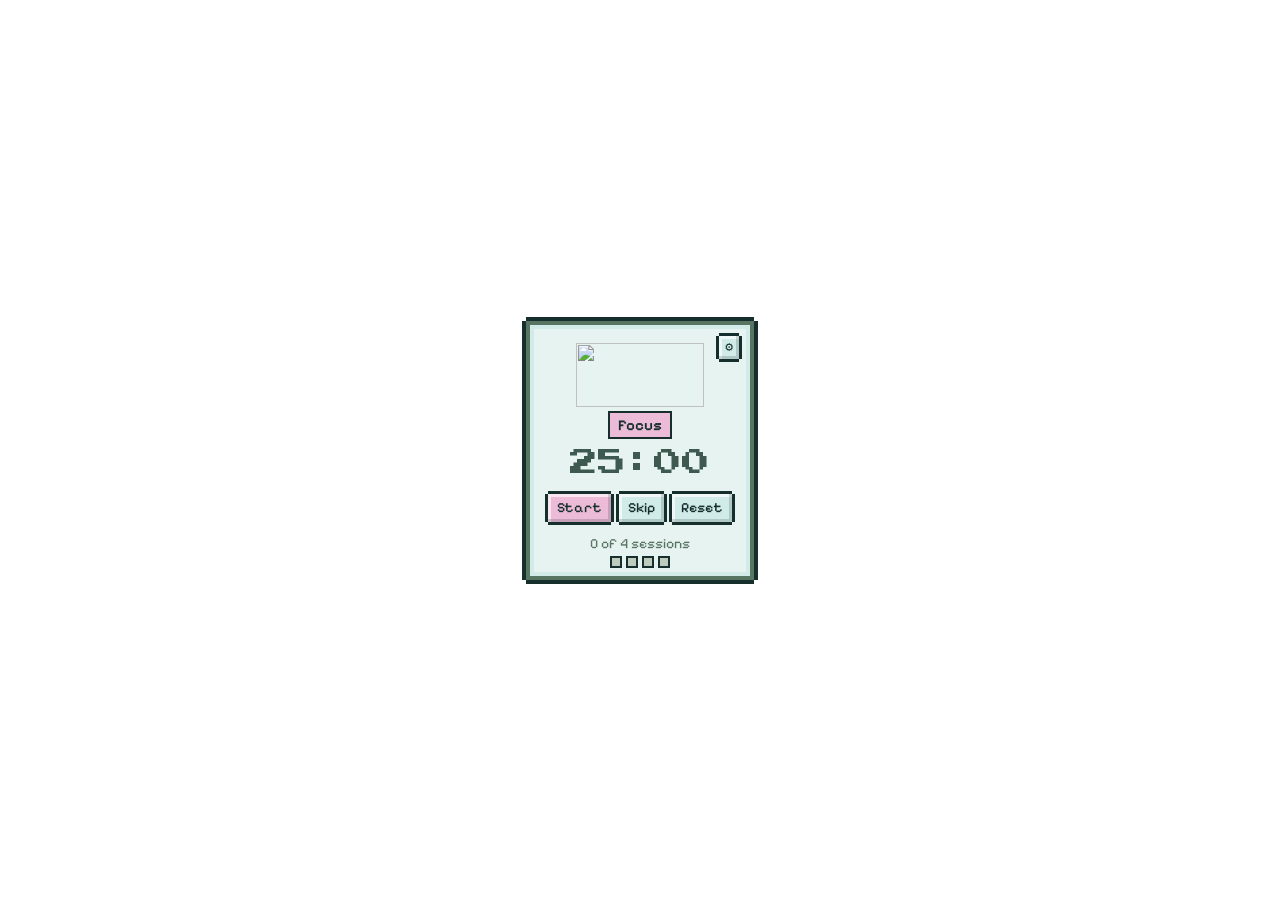
==== index.html @ 8fefd94c "Add files via upload" ====
<!DOCTYPE html>
<html lang="en">
<head>
<meta charset="utf-8">
<meta name="viewport" content="width=device-width, initial-scale=1">
<title>Cat Pomodoro</title>
<link rel="preconnect" href="https://fonts.googleapis.com">
<link rel="preconnect" href="https://fonts.gstatic.com" crossorigin>
<link href="https://fonts.googleapis.com/css2?family=Press+Start+2P&family=Pixelify+Sans:wght@400;500;600&display=swap" rel="stylesheet">
<link rel="stylesheet" href="theme.css">
<script>
  /* Keeps the page see-through inside Notion. If your Notion is in dark mode, add ?dark to the embed link */
  if (/[?&]dark\b/.test(location.search)) document.documentElement.style.colorScheme = "dark";
</script>
<style>
  .widget { width:100%; max-width:228px; padding:18px 12px 14px; display:flex; flex-direction:column; align-items:center; gap:6px; text-align:center; }
  .gear { position:absolute; top:12px; right:12px; padding:5px 6px; font-size:13px; }
  .cat { position:relative; width:128px; aspect-ratio:2 / 1; margin-top:4px; }
  .cat img { position:absolute; inset:0; width:100%; height:100%; object-fit:contain; image-rendering:auto; }
  .hidden { visibility:hidden; }
  .mode { font-size:15px; font-weight:600; padding:3px 8px; background:var(--mode); box-shadow:0 0 0 2px var(--ink); }
  .time { font-family:var(--title); font-size:28px; line-height:1; margin:6px 0 2px; color:var(--forest); }
  .row { display:flex; gap:2px; margin-top:6px; }
  .row .px-btn { padding:7px 9px; font-size:14px; }
  .progress { font-size:14px; color:var(--moss); margin-top:4px; }
  .px-dots { max-width:190px; }

  .settings { display:none; width:100%; flex-direction:column; gap:10px; padding-top:18px; text-align:left; }
  .settings.open { display:flex; }
  .settings.open ~ .timer-view { display:none; }
  .settings h2 { font-family:var(--title); font-size:11px; font-weight:400; color:var(--forest); }
  .field { display:flex; align-items:center; justify-content:space-between; gap:8px; font-size:15px; }
  .field small { display:block; color:var(--moss); font-size:12px; }
  .field input { width:58px; font-family:var(--pixel); font-size:15px; text-align:center; color:var(--ink);
                 background:var(--pale); border:0; padding:4px; box-shadow:0 0 0 2px var(--ink), inset 2px 2px 0 rgba(22,47,44,.15); }
  .field input:focus-visible { outline:3px dashed var(--glow); outline-offset:3px; }
  .settings .row { justify-content:flex-end; }
  .timer-view { display:flex; flex-direction:column; align-items:center; gap:6px; }
</style>
</head>
<body>
<div class="widget px-card" id="w" style="--mode:var(--pink)">
  <button class="gear px-btn" id="gear" aria-label="Timer settings" title="Settings">⚙</button>

  <form class="settings" id="settings" onsubmit="return false">
    <h2>Timer settings</h2>
    <label class="field">Focus <small>minutes</small><input type="number" id="s-focus" min="1" max="180"></label>
    <label class="field">Short break <small>minutes</small><input type="number" id="s-short" min="1" max="60"></label>
    <label class="field">Long break <small>minutes</small><input type="number" id="s-long" min="1" max="120"></label>
    <label class="field">Long break every <small>sessions</small><input type="number" id="s-every" min="1" max="12"></label>
    <label class="field">Sessions to run <small>0 = keep going</small><input type="number" id="s-total" min="0" max="24"></label>
    <div class="row">
      <button type="button" class="px-btn" id="cancel">Cancel</button>
      <button type="button" class="px-btn primary" id="save">Save</button>
    </div>
  </form>

  <div class="timer-view">
    <div class="cat" aria-hidden="true">
      <img src="cat/fur_white_base.svg" alt="">
      <img id="pawL" src="cat/fur_white_left-up.svg" alt="">
      <img src="cat/face_pilot.svg" alt="">
      <img id="pawR" src="cat/fur_white_right-up.svg" alt="">
    </div>
    <div class="mode" id="mode">Focus</div>
    <div class="time" id="time" role="timer">25:00</div>
    <div class="row">
      <button class="px-btn primary" id="go">Start</button>
      <button class="px-btn" id="skip">Skip</button>
      <button class="px-btn" id="reset">Reset</button>
    </div>
    <div class="progress" id="progress"></div>
    <div class="px-dots" id="dots"></div>
  </div>
</div>
<script>
  const DEFAULTS = { focus:25, short:5, long:15, every:4, total:4 };
  const LABEL = { focus:"Focus", short:"Short break", long:"Long break", done:"All done ♥" };
  const $ = id => document.getElementById(id);

  function load() {
    try { return { ...DEFAULTS, ...JSON.parse(localStorage.getItem("catPomodoro") || "{}") }; }
    catch (e) { return { ...DEFAULTS }; }
  }
  function persist() { try { localStorage.setItem("catPomodoro", JSON.stringify(cfg)); } catch (e) {} }

  let cfg = load();
  let mode = "focus", done = 0, left = cfg.focus * 60, end = null, tick = null, tap = null, flip = false;

  function paint() {
    const m = String(Math.floor(left / 60)).padStart(2, "0"), s = String(left % 60).padStart(2, "0");
    $("time").textContent = mode === "done" ? "Yay!" : `${m}:${s}`;
    $("mode").textContent = LABEL[mode];
    $("w").style.setProperty("--mode", mode === "short" || mode === "long" ? "var(--sky)" : "var(--pink)");
    $("go").textContent = end ? "Pause" : "Start";
    $("go").disabled = $("skip").disabled = mode === "done";

    const count = cfg.total > 0 ? cfg.total : cfg.every;
    const filled = cfg.total > 0 ? done : (done % cfg.every || (done && mode === "long" ? cfg.every : 0));
    $("dots").innerHTML = Array.from({ length: count }, (_, i) => `<span class="${i < filled ? "on" : ""}"></span>`).join("");
    $("progress").textContent = cfg.total > 0 ? `${Math.min(done, cfg.total)} of ${cfg.total} sessions` : `${done} sessions done`;
    document.title = end ? `${m}:${s} ${LABEL[mode]}` : "Cat Pomodoro";
  }

  // The cat taps its paws while a focus session runs and rests with paws up otherwise
  function paws(on) {
    clearInterval(tap);
    $("pawL").classList.remove("hidden"); $("pawR").classList.remove("hidden");
    if (!on || matchMedia("(prefers-reduced-motion: reduce)").matches) return;
    tap = setInterval(() => { flip = !flip; $("pawL").classList.toggle("hidden", flip); $("pawR").classList.toggle("hidden", !flip); }, 350);
  }

  // an 8-bit style two-note chime
  function chime() {
    try {
      const a = new AudioContext();
      [[660, 0], [990, .16]].forEach(([f, t]) => {
        const o = a.createOscillator(), g = a.createGain();
        o.type = "square"; o.frequency.value = f;
        g.gain.setValueAtTime(.08, a.currentTime + t); g.gain.exponentialRampToValueAtTime(.001, a.currentTime + t + .35);
        o.connect(g).connect(a.destination); o.start(a.currentTime + t); o.stop(a.currentTime + t + .4);
      });
    } catch (e) {}
  }

  function stop() { clearInterval(tick); end = null; paws(false); }

  function next() {
    stop();
    if (mode === "focus") {
      done++;
      if (cfg.total > 0 && done >= cfg.total) { mode = "done"; left = 0; paint(); return; }
      mode = done % cfg.every === 0 ? "long" : "short";
    } else mode = "focus";
    left = cfg[mode] * 60; paint();
  }

  function start() {
    end = Date.now() + left * 1000;
    paws(mode === "focus");
    tick = setInterval(() => {
      left = Math.max(0, Math.round((end - Date.now()) / 1000));
      if (left === 0) { chime(); next(); } else paint();
    }, 250);
    paint();
  }

  function reset() { stop(); mode = "focus"; done = 0; left = cfg.focus * 60; paint(); }

  const keys = ["focus", "short", "long", "every", "total"];
  function openSettings(open) {
    $("settings").classList.toggle("open", open);
    if (open) keys.forEach(k => $("s-" + k).value = cfg[k]);
  }
  $("gear").onclick = () => openSettings(!$("settings").classList.contains("open"));
  $("cancel").onclick = () => openSettings(false);
  $("save").onclick = () => {
    keys.forEach(k => {
      const el = $("s-" + k), n = Math.round(Number(el.value));
      cfg[k] = Number.isFinite(n) ? Math.min(Number(el.max), Math.max(Number(el.min), n)) : DEFAULTS[k];
    });
    persist(); openSettings(false); reset();
  };

  $("go").onclick = () => { if (end) { stop(); paint(); } else start(); };
  $("skip").onclick = next;
  $("reset").onclick = reset;
  paint();
</script>
<script>
  /* Shrinks the widget to fit the Notion embed, whatever size the embed is */
  (function () {
    const fit = () => {
      const card = document.querySelector(".px-card");
      if (!card) return;
      card.style.zoom = 1;
      const pad = 16, w = card.offsetWidth + pad, h = card.offsetHeight + pad;
      const s = Math.min(1, innerWidth / w, innerHeight / h);
      card.style.zoom = Math.max(.4, Math.floor(s * 50) / 50);
    };
    addEventListener("resize", fit);
    new ResizeObserver(fit).observe(document.body);
    if (document.fonts) document.fonts.ready.then(fit);
    addEventListener("load", fit);
    fit();
  })();
</script>
</body>
</html>
---- theme.css ----
/* Shared pixel-art theme for all widgets (rainy-window palette). */
:root {
  --ink:#162f2c; --deep:#1f4038; --forest:#3e5a50; --moss:#587463; --sage:#869881; --mist:#bdccbe;
  --sky:#b4e1dd; --pale:#d1ebe8; --paper:#e7f3f0; --glow:#f5d79f; --pink:#ebbbd8; --mauve:#bb99af;
  --lav:#5b5574; --leaf:#73aa69; --wood:#786a5e;
  --pixel:"Pixelify Sans", "Silkscreen", ui-monospace, monospace;
  --title:"Press Start 2P", "Pixelify Sans", ui-monospace, monospace;
}
* { box-sizing:border-box; margin:0; }
html, body { height:100%; }
html, body { background:transparent !important; }
:root { color-scheme:light; }
body {
  font-family:var(--pixel); color:var(--ink);
  -webkit-font-smoothing:none; font-smooth:never;
  display:grid; place-items:center; overflow:hidden; padding:8px; position:relative;
}
img, svg { image-rendering:pixelated; }
svg { shape-rendering:crispEdges; }

/* pixel card: notched ink outline and moss frame */
.px-card {
  position:relative; z-index:1; background:var(--paper);
  box-shadow:
    inset 0 0 0 4px var(--moss), inset 0 0 0 8px var(--pale),
    0 -4px 0 0 var(--ink), 0 4px 0 0 var(--ink), -4px 0 0 0 var(--ink), 4px 0 0 0 var(--ink);
}
/* smaller pixel panel inside a card */
.px-panel {
  background:var(--pale);
  box-shadow:0 -3px 0 0 var(--ink), 0 3px 0 0 var(--ink), -3px 0 0 0 var(--ink), 3px 0 0 0 var(--ink),
             inset -3px -3px 0 0 rgba(22,47,44,.12), inset 3px 3px 0 0 rgba(255,255,255,.6);
}

h1.px-title { font-family:var(--title); font-weight:400; font-size:18px; line-height:1.35; color:var(--forest);
              letter-spacing:1px; }
.px-sub { font-size:15px; color:var(--moss); }

/* pixel buttons */
.px-btn {
  font-family:var(--pixel); font-size:15px; font-weight:500; line-height:1; color:var(--ink);
  background:var(--pale); border:0; padding:7px 12px; cursor:pointer; margin:3px;
  box-shadow:
    0 -3px 0 0 var(--ink), 0 3px 0 0 var(--ink), -3px 0 0 0 var(--ink), 3px 0 0 0 var(--ink),
    inset -3px -3px 0 0 rgba(22,47,44,.18), inset 3px 3px 0 0 rgba(255,255,255,.65);
}
.px-btn:hover { background:var(--glow); }
.px-btn:active, .px-btn[aria-pressed="true"] {
  transform:translate(3px,3px);
  box-shadow:0 -3px 0 0 var(--ink), 0 3px 0 0 var(--ink), -3px 0 0 0 var(--ink), 3px 0 0 0 var(--ink),
             inset 3px 3px 0 0 rgba(22,47,44,.18);
}
.px-btn[aria-pressed="true"] { background:var(--glow); }
.px-btn.primary { background:var(--pink); }
.px-btn.primary:hover { background:var(--glow); }
.px-btn:disabled { opacity:.45; cursor:default; transform:none; }
.px-btn[hidden] { display:none; }
.px-btn:focus-visible, .px-range:focus-visible { outline:3px dashed var(--glow); outline-offset:5px; }

/* pixel sliders */
.px-range { -webkit-appearance:none; appearance:none; width:100%; height:18px; background:transparent; cursor:pointer; }
.px-range::-webkit-slider-runnable-track { height:6px; background:var(--mist); box-shadow:0 0 0 2px var(--ink); }
.px-range::-webkit-slider-thumb { -webkit-appearance:none; width:12px; height:14px; margin-top:-4px; background:var(--pink);
  box-shadow:0 0 0 2px var(--ink), inset -2px -2px 0 rgba(22,47,44,.25); }
.px-range::-moz-range-track { height:6px; background:var(--mist); box-shadow:0 0 0 2px var(--ink); }
.px-range::-moz-range-thumb { width:12px; height:14px; border:0; border-radius:0; background:var(--pink);
  box-shadow:0 0 0 2px var(--ink), inset -2px -2px 0 rgba(22,47,44,.25); }

/* square progress dots */
.px-dots { display:flex; flex-wrap:wrap; justify-content:center; gap:8px; }
.px-dots span { width:8px; height:8px; background:var(--mist); box-shadow:0 0 0 2px var(--ink); }
.px-dots span.on { background:var(--pink); }
.px-dots span.mark:not(.on) { background:var(--glow); }
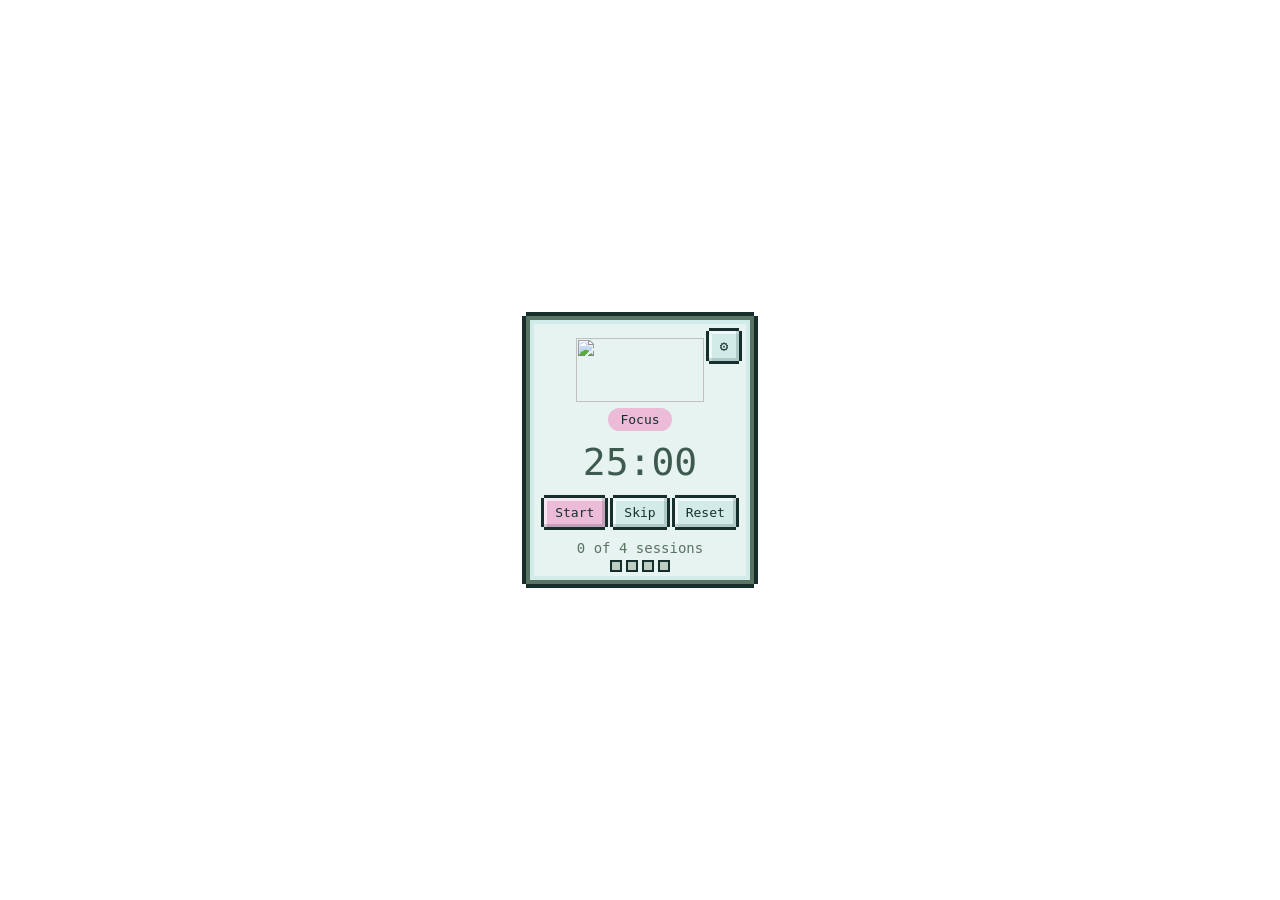
==== commit 4095227f: "Add files via upload" ====
--- a/index.html
+++ b/index.html
@@ -6,7 +6,7 @@
 <title>Cat Pomodoro</title>
 <link rel="preconnect" href="https://fonts.googleapis.com">
 <link rel="preconnect" href="https://fonts.gstatic.com" crossorigin>
-<link href="https://fonts.googleapis.com/css2?family=Press+Start+2P&family=Pixelify+Sans:wght@400;500;600&display=swap" rel="stylesheet">
+<link href="https://fonts.googleapis.com/css2?family=Kiwi+Maru:wght@400;500&family=Zen+Maru+Gothic:wght@400;500;700&display=swap" rel="stylesheet">
 <link rel="stylesheet" href="theme.css">
 <script>
   /* Keeps the page see-through inside Notion. If your Notion is in dark mode, add ?dark to the embed link */
@@ -14,26 +14,26 @@
 </script>
 <style>
   .widget { width:100%; max-width:228px; padding:18px 12px 14px; display:flex; flex-direction:column; align-items:center; gap:6px; text-align:center; }
-  .gear { position:absolute; top:12px; right:12px; padding:5px 6px; font-size:13px; }
+  .gear { position:absolute; top:12px; right:12px; width:30px; height:30px; padding:0; font-size:14px; }
   .cat { position:relative; width:128px; aspect-ratio:2 / 1; margin-top:4px; }
-  .cat img { position:absolute; inset:0; width:100%; height:100%; object-fit:contain; image-rendering:auto; }
+  .cat img { position:absolute; inset:0; width:100%; height:100%; object-fit:contain; }
   .hidden { visibility:hidden; }
-  .mode { font-size:15px; font-weight:600; padding:3px 8px; background:var(--mode); box-shadow:0 0 0 2px var(--ink); }
-  .time { font-family:var(--title); font-size:28px; line-height:1; margin:6px 0 2px; color:var(--forest); }
+  .mode { font-size:13px; font-weight:500; padding:4px 12px; border-radius:999px; background:var(--mode); color:var(--night); }
+  .time { font-family:var(--title); font-size:38px; font-weight:400; line-height:1; margin:6px 0 2px; color:var(--forest); }
   .row { display:flex; gap:2px; margin-top:6px; }
-  .row .px-btn { padding:7px 9px; font-size:14px; }
+  .row .px-btn { padding:8px 11px; font-size:13px; }
   .progress { font-size:14px; color:var(--moss); margin-top:4px; }
   .px-dots { max-width:190px; }
 
   .settings { display:none; width:100%; flex-direction:column; gap:10px; padding-top:18px; text-align:left; }
   .settings.open { display:flex; }
   .settings.open ~ .timer-view { display:none; }
-  .settings h2 { font-family:var(--title); font-size:11px; font-weight:400; color:var(--forest); }
+  .settings h2 { font-family:var(--title); font-size:16px; font-weight:400; color:var(--forest); }
   .field { display:flex; align-items:center; justify-content:space-between; gap:8px; font-size:15px; }
   .field small { display:block; color:var(--moss); font-size:12px; }
   .field input { width:58px; font-family:var(--pixel); font-size:15px; text-align:center; color:var(--ink);
-                 background:var(--pale); border:0; padding:4px; box-shadow:0 0 0 2px var(--ink), inset 2px 2px 0 rgba(22,47,44,.15); }
-  .field input:focus-visible { outline:3px dashed var(--glow); outline-offset:3px; }
+                 background:#fff; border:1px solid var(--line); border-radius:10px; padding:5px; }
+  .field input:focus-visible { outline:2px solid var(--seaglass); outline-offset:2px; }
   .settings .row { justify-content:flex-end; }
   .timer-view { display:flex; flex-direction:column; align-items:center; gap:6px; }
 </style>
@@ -75,7 +75,7 @@
 </div>
 <script>
   const DEFAULTS = { focus:25, short:5, long:15, every:4, total:4 };
-  const LABEL = { focus:"Focus", short:"Short break", long:"Long break", done:"All done ♥" };
+  const LABEL = { focus:"Focus", short:"Short break", long:"Long break", done:"All done ♡" };
   const $ = id => document.getElementById(id);
 
   function load() {
@@ -110,15 +110,15 @@
     tap = setInterval(() => { flip = !flip; $("pawL").classList.toggle("hidden", flip); $("pawR").classList.toggle("hidden", !flip); }, 350);
   }
 
-  // an 8-bit style two-note chime
+  // a soft two-note chime
   function chime() {
     try {
       const a = new AudioContext();
-      [[660, 0], [990, .16]].forEach(([f, t]) => {
+      [[784, 0], [1047, .22]].forEach(([f, t]) => {
         const o = a.createOscillator(), g = a.createGain();
-        o.type = "square"; o.frequency.value = f;
-        g.gain.setValueAtTime(.08, a.currentTime + t); g.gain.exponentialRampToValueAtTime(.001, a.currentTime + t + .35);
-        o.connect(g).connect(a.destination); o.start(a.currentTime + t); o.stop(a.currentTime + t + .4);
+        o.type = "sine"; o.frequency.value = f;
+        g.gain.setValueAtTime(.12, a.currentTime + t); g.gain.exponentialRampToValueAtTime(.001, a.currentTime + t + 1.2);
+        o.connect(g).connect(a.destination); o.start(a.currentTime + t); o.stop(a.currentTime + t + 1.3);
       });
     } catch (e) {}
   }
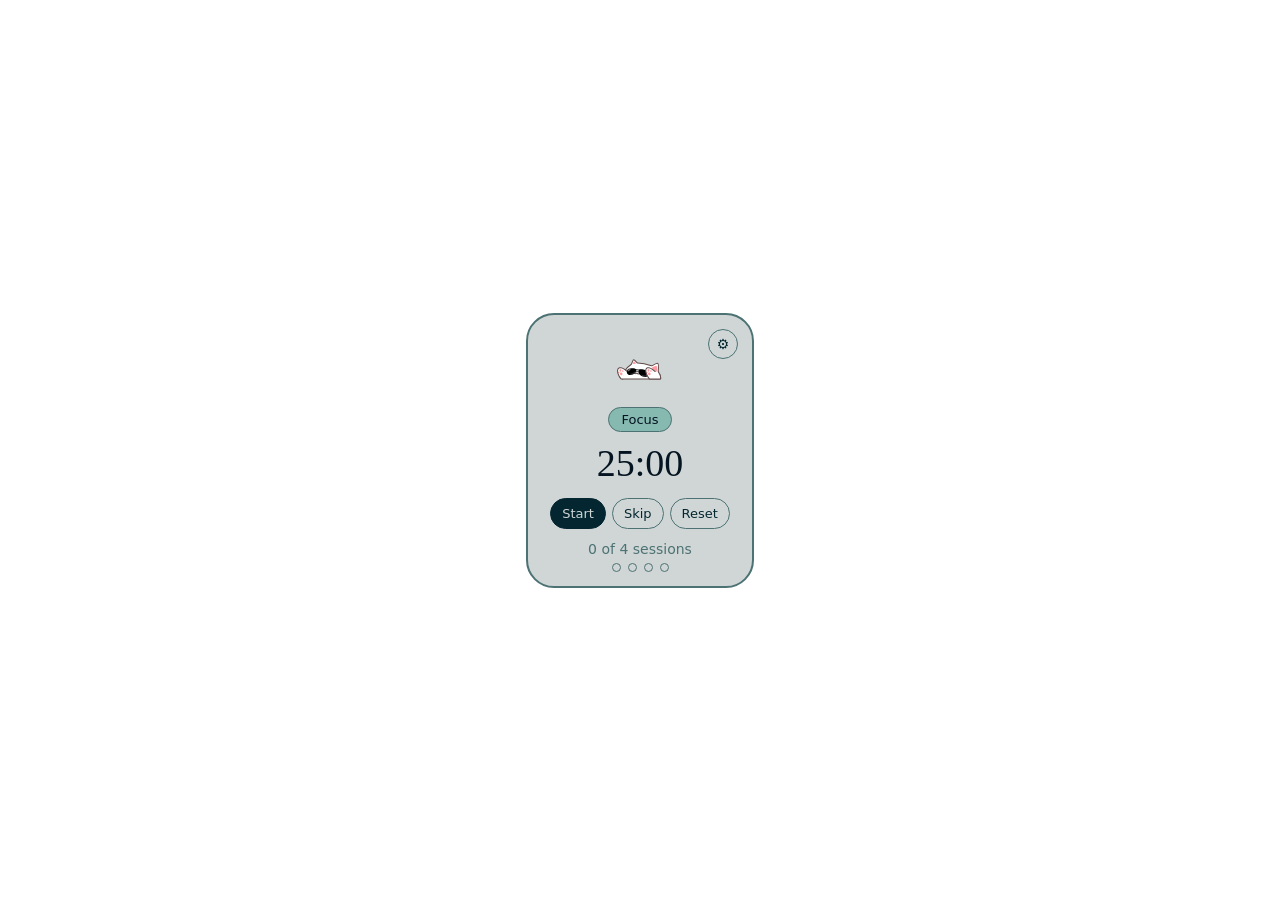
==== commit 07ba70ec: "Add files via upload" ====
--- a/index.html
+++ b/index.html
@@ -18,8 +18,8 @@
   .cat { position:relative; width:128px; aspect-ratio:2 / 1; margin-top:4px; }
   .cat img { position:absolute; inset:0; width:100%; height:100%; object-fit:contain; }
   .hidden { visibility:hidden; }
-  .mode { font-size:13px; font-weight:500; padding:4px 12px; border-radius:999px; background:var(--mode); color:var(--night); }
-  .time { font-family:var(--title); font-size:38px; font-weight:400; line-height:1; margin:6px 0 2px; color:var(--forest); }
+  .mode { font-size:13px; font-weight:500; padding:4px 12px; border-radius:999px; background:var(--mode); color:var(--night); border:1.5px solid var(--slate); }
+  .time { font-family:var(--title); font-size:38px; font-weight:400; line-height:1; margin:6px 0 2px; color:var(--night); }
   .row { display:flex; gap:2px; margin-top:6px; }
   .row .px-btn { padding:8px 11px; font-size:13px; }
   .progress { font-size:14px; color:var(--moss); margin-top:4px; }
@@ -32,7 +32,7 @@
   .field { display:flex; align-items:center; justify-content:space-between; gap:8px; font-size:15px; }
   .field small { display:block; color:var(--moss); font-size:12px; }
   .field input { width:58px; font-family:var(--pixel); font-size:15px; text-align:center; color:var(--ink);
-                 background:#fff; border:1px solid var(--line); border-radius:10px; padding:5px; }
+                 background:var(--mistc); border:1px solid var(--line); border-radius:10px; padding:5px; }
   .field input:focus-visible { outline:2px solid var(--seaglass); outline-offset:2px; }
   .settings .row { justify-content:flex-end; }
   .timer-view { display:flex; flex-direction:column; align-items:center; gap:6px; }
--- a/theme.css
+++ b/theme.css
@@ -1,74 +1,63 @@
-/* Shared pixel-art theme for all widgets (rainy-window palette). */
+/* Shared soft anime theme for all widgets.
+   Every colour is one of the five palette colours:
+   #041421 night · #042630 deep teal · #4c7273 slate · #86b9b0 sea glass · #d0d6d6 mist */
 :root {
-  --ink:#162f2c; --deep:#1f4038; --forest:#3e5a50; --moss:#587463; --sage:#869881; --mist:#bdccbe;
-  --sky:#b4e1dd; --pale:#d1ebe8; --paper:#e7f3f0; --glow:#f5d79f; --pink:#ebbbd8; --mauve:#bb99af;
-  --lav:#5b5574; --leaf:#73aa69; --wood:#786a5e;
-  --pixel:"Pixelify Sans", "Silkscreen", ui-monospace, monospace;
-  --title:"Press Start 2P", "Pixelify Sans", ui-monospace, monospace;
+  --night:#041421; --deep:#042630; --slate:#4c7273; --seaglass:#86b9b0; --mistc:#d0d6d6;
+  /* names used by the widgets, all mapped onto the palette */
+  --ink:#042630; --forest:#042630; --moss:#4c7273; --sage:#86b9b0; --mist:#d0d6d6;
+  --pale:#d0d6d6; --paper:#d0d6d6; --glow:#86b9b0; --pink:#86b9b0; --sky:#d0d6d6;
+  --line:#4c7273;
+  --pixel:"Zen Maru Gothic", "M PLUS Rounded 1c", ui-rounded, "SF Pro Rounded", system-ui, sans-serif;
+  --title:"Kiwi Maru", "Zen Maru Gothic", ui-rounded, serif;
 }
 * { box-sizing:border-box; margin:0; }
 html, body { height:100%; }
 html, body { background:transparent !important; }
 :root { color-scheme:light; }
 body {
-  font-family:var(--pixel); color:var(--ink);
-  -webkit-font-smoothing:none; font-smooth:never;
+  font-family:var(--pixel); color:var(--deep);
+  -webkit-font-smoothing:antialiased;
   display:grid; place-items:center; overflow:hidden; padding:8px; position:relative;
 }
-img, svg { image-rendering:pixelated; }
-svg { shape-rendering:crispEdges; }
 
-/* pixel card: notched ink outline and moss frame */
-.px-card {
-  position:relative; z-index:1; background:var(--paper);
-  box-shadow:
-    inset 0 0 0 4px var(--moss), inset 0 0 0 8px var(--pale),
-    0 -4px 0 0 var(--ink), 0 4px 0 0 var(--ink), -4px 0 0 0 var(--ink), 4px 0 0 0 var(--ink);
+/* card: mist paper, slate edge */
+.px-card { position:relative; z-index:1; border-radius:28px; background:var(--mistc); border:2px solid var(--slate); }
+.px-card > * { position:relative; }
+.px-panel { background:var(--mistc); border-radius:20px; border:1.5px solid var(--slate); }
+
+h1.px-title { font-family:var(--title); font-weight:500; font-size:22px; line-height:1.25; color:var(--night); letter-spacing:.5px; }
+.px-sub { font-size:14px; color:var(--slate); }
+
+/* buttons: soft pills */
+.px-btn {
+  font-family:var(--pixel); font-size:14px; font-weight:500; line-height:1; color:var(--deep);
+  background:var(--mistc); border:1.5px solid var(--slate); border-radius:999px; padding:8px 14px; cursor:pointer; margin:2px;
+  transition:background .25s ease, color .25s ease, transform .15s ease;
 }
-/* smaller pixel panel inside a card */
-.px-panel {
-  background:var(--pale);
-  box-shadow:0 -3px 0 0 var(--ink), 0 3px 0 0 var(--ink), -3px 0 0 0 var(--ink), 3px 0 0 0 var(--ink),
-             inset -3px -3px 0 0 rgba(22,47,44,.12), inset 3px 3px 0 0 rgba(255,255,255,.6);
-}
-
-h1.px-title { font-family:var(--title); font-weight:400; font-size:18px; line-height:1.35; color:var(--forest);
-              letter-spacing:1px; }
-.px-sub { font-size:15px; color:var(--moss); }
-
-/* pixel buttons */
-.px-btn {
-  font-family:var(--pixel); font-size:15px; font-weight:500; line-height:1; color:var(--ink);
-  background:var(--pale); border:0; padding:7px 12px; cursor:pointer; margin:3px;
-  box-shadow:
-    0 -3px 0 0 var(--ink), 0 3px 0 0 var(--ink), -3px 0 0 0 var(--ink), 3px 0 0 0 var(--ink),
-    inset -3px -3px 0 0 rgba(22,47,44,.18), inset 3px 3px 0 0 rgba(255,255,255,.65);
-}
-.px-btn:hover { background:var(--glow); }
-.px-btn:active, .px-btn[aria-pressed="true"] {
-  transform:translate(3px,3px);
-  box-shadow:0 -3px 0 0 var(--ink), 0 3px 0 0 var(--ink), -3px 0 0 0 var(--ink), 3px 0 0 0 var(--ink),
-             inset 3px 3px 0 0 rgba(22,47,44,.18);
-}
-.px-btn[aria-pressed="true"] { background:var(--glow); }
-.px-btn.primary { background:var(--pink); }
-.px-btn.primary:hover { background:var(--glow); }
+.px-btn:hover { background:var(--seaglass); }
+.px-btn:active { transform:scale(.96); }
+.px-btn[aria-pressed="true"] { background:var(--seaglass); border-color:var(--deep); }
+.px-btn.primary { background:var(--deep); border-color:var(--deep); color:var(--mistc); }
+.px-btn.primary:hover { background:var(--night); }
 .px-btn:disabled { opacity:.45; cursor:default; transform:none; }
 .px-btn[hidden] { display:none; }
-.px-btn:focus-visible, .px-range:focus-visible { outline:3px dashed var(--glow); outline-offset:5px; }
+.px-btn:focus-visible, .px-range:focus-visible { outline:2px solid var(--deep); outline-offset:3px; }
 
-/* pixel sliders */
+/* sliders */
 .px-range { -webkit-appearance:none; appearance:none; width:100%; height:18px; background:transparent; cursor:pointer; }
-.px-range::-webkit-slider-runnable-track { height:6px; background:var(--mist); box-shadow:0 0 0 2px var(--ink); }
-.px-range::-webkit-slider-thumb { -webkit-appearance:none; width:12px; height:14px; margin-top:-4px; background:var(--pink);
-  box-shadow:0 0 0 2px var(--ink), inset -2px -2px 0 rgba(22,47,44,.25); }
-.px-range::-moz-range-track { height:6px; background:var(--mist); box-shadow:0 0 0 2px var(--ink); }
-.px-range::-moz-range-thumb { width:12px; height:14px; border:0; border-radius:0; background:var(--pink);
-  box-shadow:0 0 0 2px var(--ink), inset -2px -2px 0 rgba(22,47,44,.25); }
+.px-range::-webkit-slider-runnable-track { height:4px; border-radius:4px; background:var(--slate); }
+.px-range::-webkit-slider-thumb { -webkit-appearance:none; width:14px; height:14px; margin-top:-5px; border-radius:50%;
+  background:var(--mistc); border:2.5px solid var(--deep); }
+.px-range::-moz-range-track { height:4px; border-radius:4px; background:var(--slate); }
+.px-range::-moz-range-thumb { width:10px; height:10px; border-radius:50%; background:var(--mistc); border:2.5px solid var(--deep); }
 
-/* square progress dots */
-.px-dots { display:flex; flex-wrap:wrap; justify-content:center; gap:8px; }
-.px-dots span { width:8px; height:8px; background:var(--mist); box-shadow:0 0 0 2px var(--ink); }
-.px-dots span.on { background:var(--pink); }
-.px-dots span.mark:not(.on) { background:var(--glow); }
+/* round progress dots */
+.px-dots { display:flex; flex-wrap:wrap; justify-content:center; gap:7px; }
+.px-dots span { width:9px; height:9px; border-radius:50%; background:var(--mistc); border:1.5px solid var(--slate); transition:background .3s; }
+.px-dots span.on { background:var(--deep); border-color:var(--deep); }
+.px-dots span.mark:not(.on) { background:var(--seaglass); }
 
+/* a sound tile that is switched on */
+.px-panel.on, .sound.on { background:var(--seaglass) !important; border-color:var(--deep) !important; }
+
+@media (prefers-reduced-motion: reduce) { .px-btn { transition:none; } }
